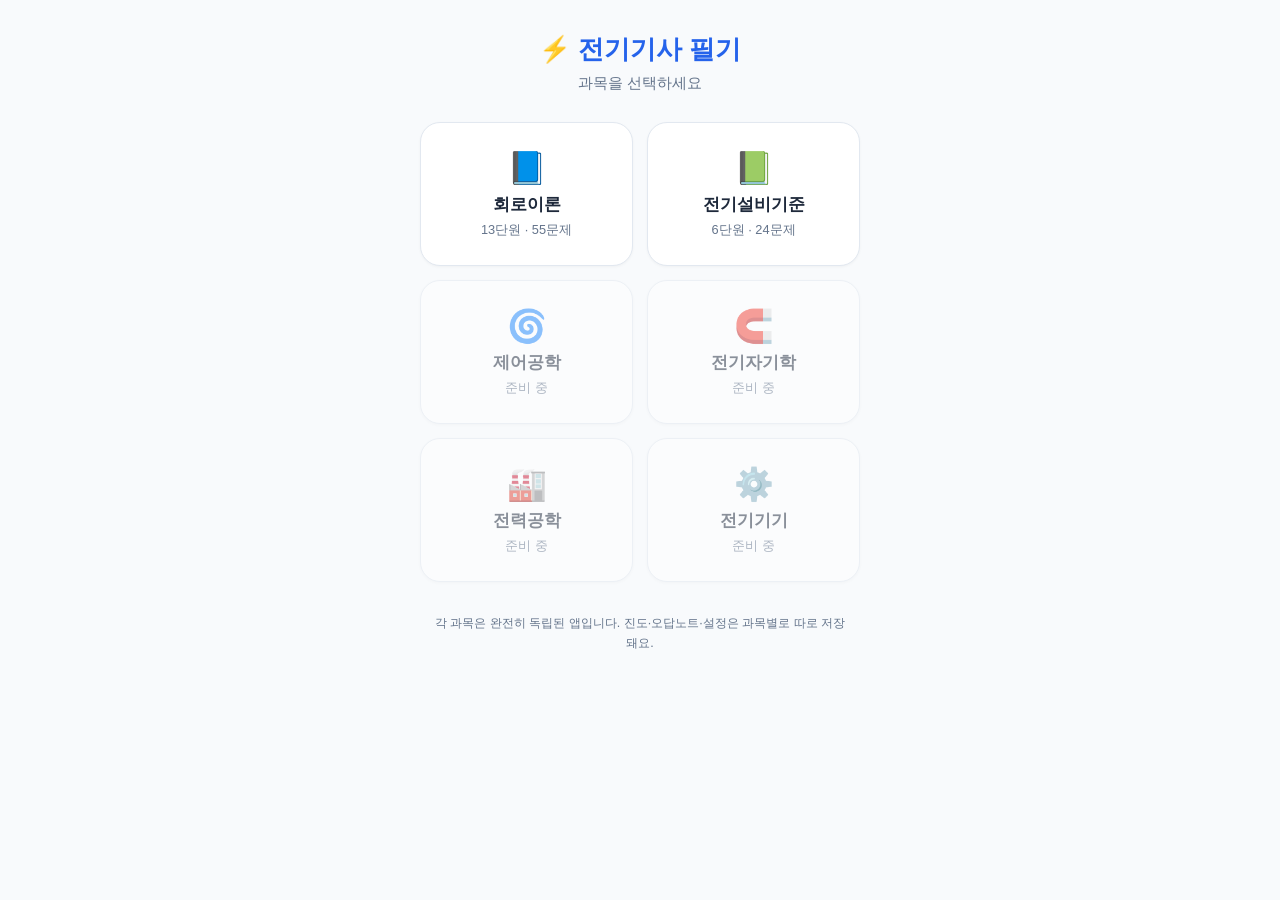
==== index.html @ 79ed4eaf "Add files via upload" ====
<!DOCTYPE html>
<html lang="ko">
<head>
    <meta charset="UTF-8">
    <meta name="robots" content="noindex, nofollow">
    <meta name="viewport" content="width=device-width, initial-scale=1.0, maximum-scale=1.0, user-scalable=no">
    <title>전기기사 필기 - 과목 선택</title>
    <link rel="stylesheet" href="style.css">
    <link rel="manifest" href="manifest.json">
    <meta name="theme-color" content="#2563eb">
    <link rel="icon" href="icon-192.png">
    <link rel="apple-touch-icon" href="icon-192.png">
    <meta name="mobile-web-app-capable" content="yes">
    <meta name="apple-mobile-web-app-capable" content="yes">
    <meta name="apple-mobile-web-app-status-bar-style" content="black-translucent">
    <meta name="apple-mobile-web-app-title" content="전기기사 필기">
</head>
<body>
    <div class="hub-container">
        <div class="hub-header">
            <div class="hub-title">⚡ 전기기사 필기</div>
            <div class="hub-subtitle">과목을 선택하세요</div>
        </div>

        <div class="hub-grid">
            <a class="hub-card ready" href="circuit-theory/index.html">
                <div class="hub-card-icon">📘</div>
                <div class="hub-card-title">회로이론</div>
                <div class="hub-card-desc">13단원 · 55문제</div>
            </a>

            <a class="hub-card ready" href="electrical-standards/index.html">
                <div class="hub-card-icon">📗</div>
                <div class="hub-card-title">전기설비기준</div>
                <div class="hub-card-desc">6단원 · 24문제</div>
            </a>

            <div class="hub-card disabled">
                <div class="hub-card-icon">🌀</div>
                <div class="hub-card-title">제어공학</div>
                <div class="hub-card-desc">준비 중</div>
            </div>

            <div class="hub-card disabled">
                <div class="hub-card-icon">🧲</div>
                <div class="hub-card-title">전기자기학</div>
                <div class="hub-card-desc">준비 중</div>
            </div>

            <div class="hub-card disabled">
                <div class="hub-card-icon">🏭</div>
                <div class="hub-card-title">전력공학</div>
                <div class="hub-card-desc">준비 중</div>
            </div>

            <div class="hub-card disabled">
                <div class="hub-card-icon">⚙️</div>
                <div class="hub-card-title">전기기기</div>
                <div class="hub-card-desc">준비 중</div>
            </div>
        </div>

        <div class="hub-footer">
            각 과목은 완전히 독립된 앱입니다. 진도·오답노트·설정은 과목별로 따로 저장돼요.
        </div>
    </div>

    <script src="script.js"></script>
</body>
</html>
---- style.css ----
:root {
    --primary: #2563eb;
    --primary-light: rgba(37, 99, 235, 0.1);
    --bg-color: #f8fafc;
    --card-bg: #ffffff;
    --text-color: #1e293b;
    --text-sub: #64748b;
    --border-color: #e2e8f0;
    --radius-lg: 20px;
    --radius-md: 14px;
}

* { box-sizing: border-box; }

body {
    margin: 0;
    font-family: -apple-system, BlinkMacSystemFont, "Segoe UI", "Apple SD Gothic Neo", "Noto Sans KR", Roboto, sans-serif;
    background-color: var(--bg-color);
    color: var(--text-color);
    -webkit-tap-highlight-color: transparent;
}

.hub-container {
    max-width: 480px;
    margin: 0 auto;
    padding: 32px 20px 40px 20px;
    min-height: 100vh;
}

.hub-header {
    text-align: center;
    margin-bottom: 28px;
}

.hub-title {
    font-size: 1.6em;
    font-weight: 900;
    color: var(--primary);
}

.hub-subtitle {
    margin-top: 6px;
    font-size: 0.95em;
    color: var(--text-sub);
}

.hub-grid {
    display: grid;
    grid-template-columns: 1fr 1fr;
    gap: 14px;
}

.hub-card {
    display: flex;
    flex-direction: column;
    align-items: center;
    justify-content: center;
    gap: 6px;
    padding: 26px 12px;
    border-radius: var(--radius-lg);
    background-color: var(--card-bg);
    border: 1px solid var(--border-color);
    text-decoration: none;
    color: var(--text-color);
    transition: transform 0.12s ease, box-shadow 0.12s ease;
    box-shadow: 0 1px 3px rgba(0,0,0,0.04);
}

.hub-card.ready:active {
    transform: scale(0.97);
}

.hub-card.ready {
    cursor: pointer;
}

.hub-card.disabled {
    opacity: 0.5;
    cursor: default;
}

.hub-card-icon {
    font-size: 2em;
}

.hub-card-title {
    font-weight: 800;
    font-size: 1.05em;
}

.hub-card-desc {
    font-size: 0.8em;
    color: var(--text-sub);
}

.hub-footer {
    margin-top: 32px;
    text-align: center;
    font-size: 0.78em;
    color: var(--text-sub);
    line-height: 1.6;
    padding: 0 10px;
}

@media (prefers-color-scheme: dark) {
    :root {
        --bg-color: #0f172a;
        --card-bg: #1e293b;
        --text-color: #e2e8f0;
        --text-sub: #94a3b8;
        --border-color: #334155;
    }
}
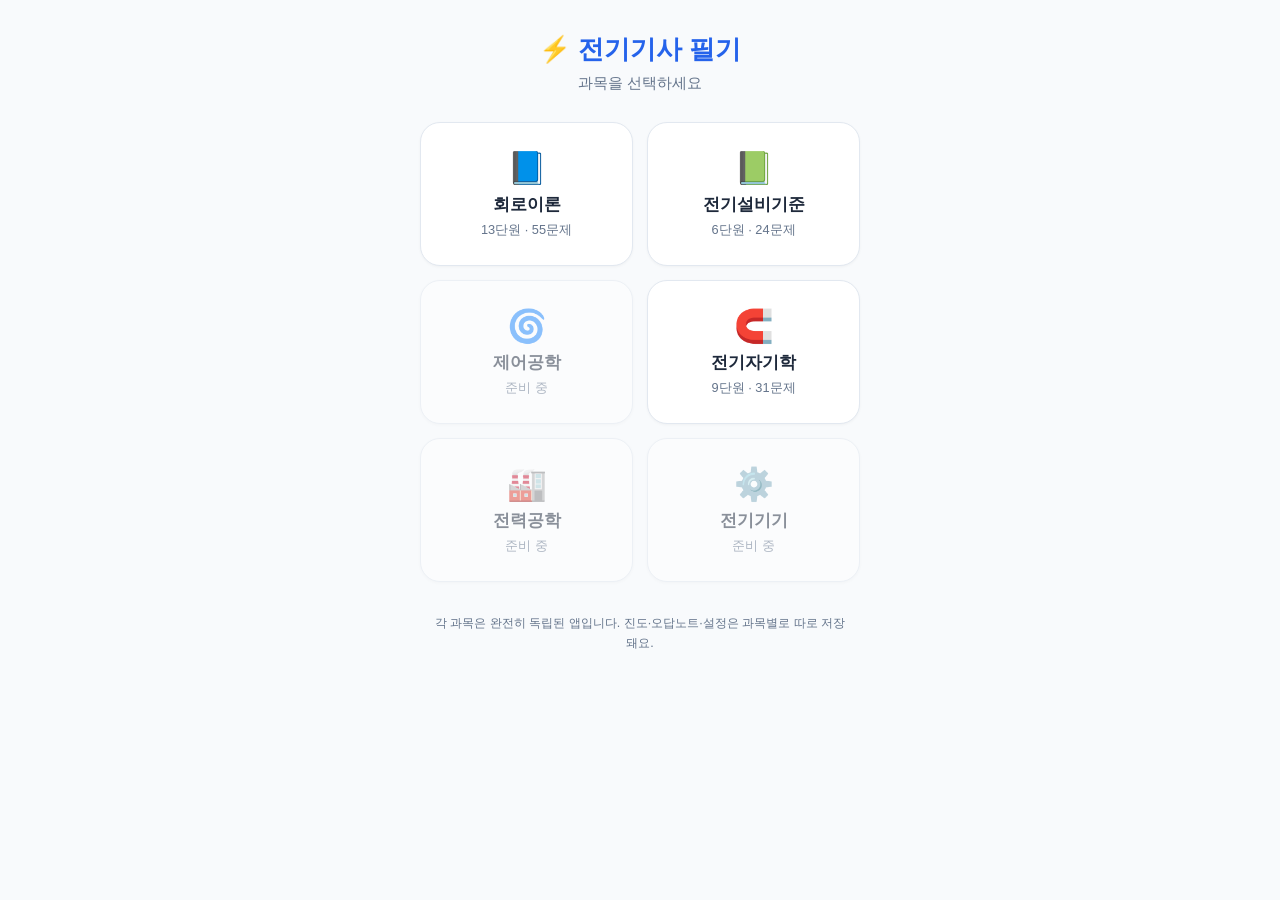
==== commit 2e5c1f80: "Add files via upload" ====
--- a/index.html
+++ b/index.html
@@ -41,11 +41,11 @@
                 <div class="hub-card-desc">준비 중</div>
             </div>
 
-            <div class="hub-card disabled">
+            <a class="hub-card ready" href="magnetism/index.html">
                 <div class="hub-card-icon">🧲</div>
                 <div class="hub-card-title">전기자기학</div>
-                <div class="hub-card-desc">준비 중</div>
-            </div>
+                <div class="hub-card-desc">9단원 · 31문제</div>
+            </a>
 
             <div class="hub-card disabled">
                 <div class="hub-card-icon">🏭</div>
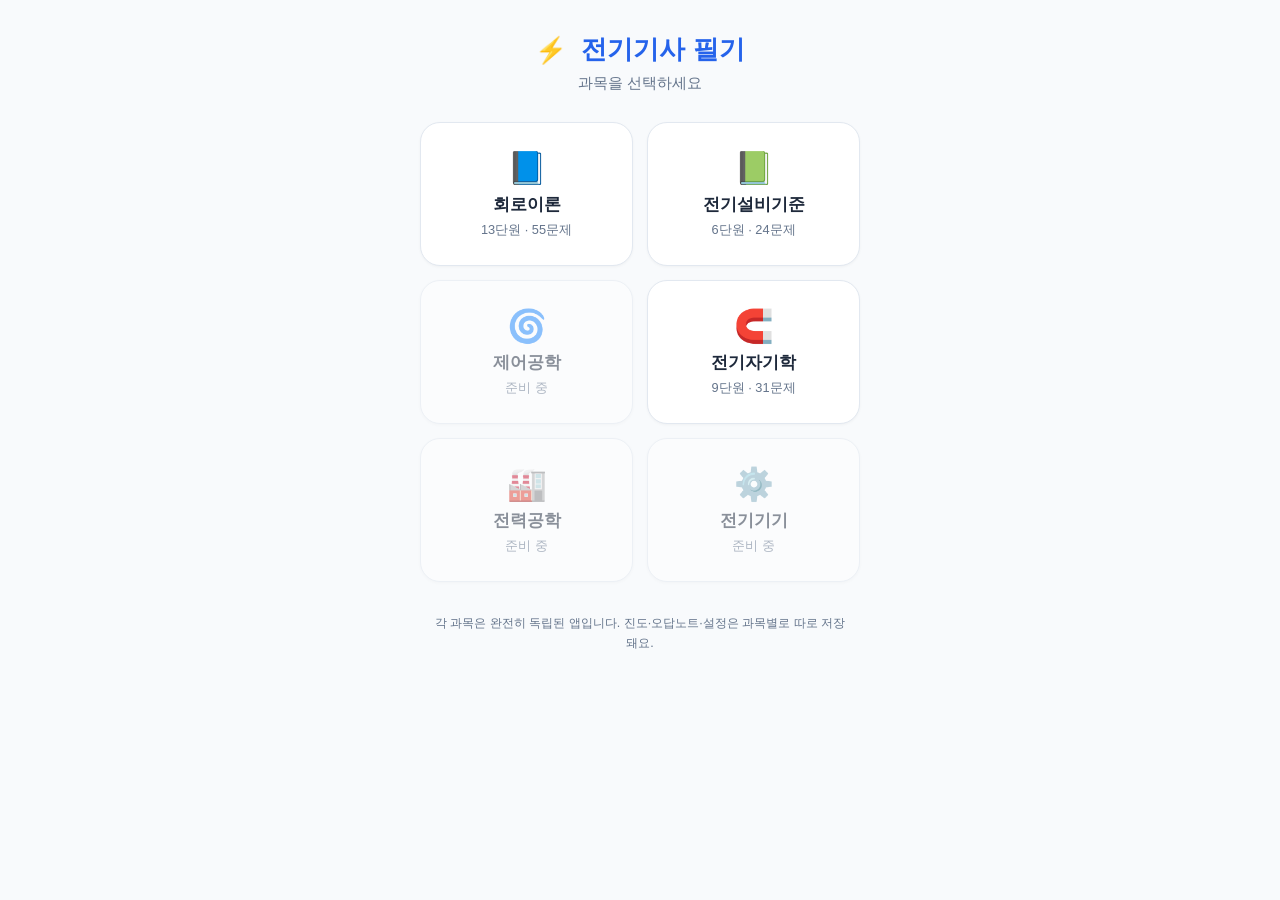
==== commit a057ff64: "Add files via upload" ====
--- a/index.html
+++ b/index.html
@@ -18,7 +18,7 @@
 <body>
     <div class="hub-container">
         <div class="hub-header">
-            <div class="hub-title">⚡ 전기기사 필기</div>
+            <div class="hub-title"><span>⚡</span><span style="margin-left:6px;">전기기사 필기</span></div>
             <div class="hub-subtitle">과목을 선택하세요</div>
         </div>
 
--- a/style.css
+++ b/style.css
@@ -36,6 +36,10 @@
     font-size: 1.6em;
     font-weight: 900;
     color: var(--primary);
+    display: flex;
+    align-items: center;
+    justify-content: center;
+    gap: 8px;
 }
 
 .hub-subtitle {
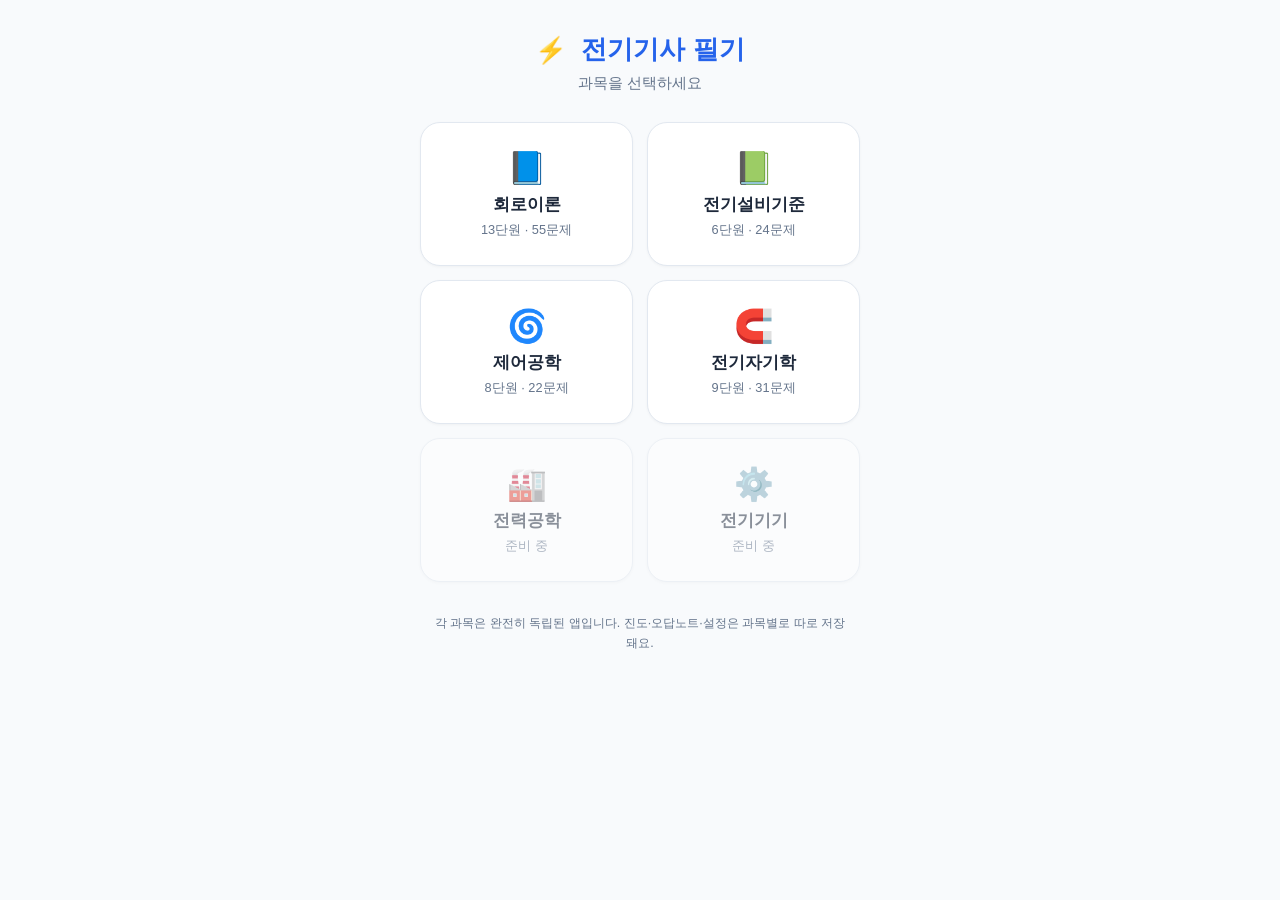
==== commit 5b48c1de: "Add files via upload" ====
--- a/index.html
+++ b/index.html
@@ -35,11 +35,11 @@
                 <div class="hub-card-desc">6단원 · 24문제</div>
             </a>
 
-            <div class="hub-card disabled">
+            <a class="hub-card ready" href="control-eng/index.html">
                 <div class="hub-card-icon">🌀</div>
                 <div class="hub-card-title">제어공학</div>
-                <div class="hub-card-desc">준비 중</div>
-            </div>
+                <div class="hub-card-desc">8단원 · 22문제</div>
+            </a>
 
             <a class="hub-card ready" href="magnetism/index.html">
                 <div class="hub-card-icon">🧲</div>
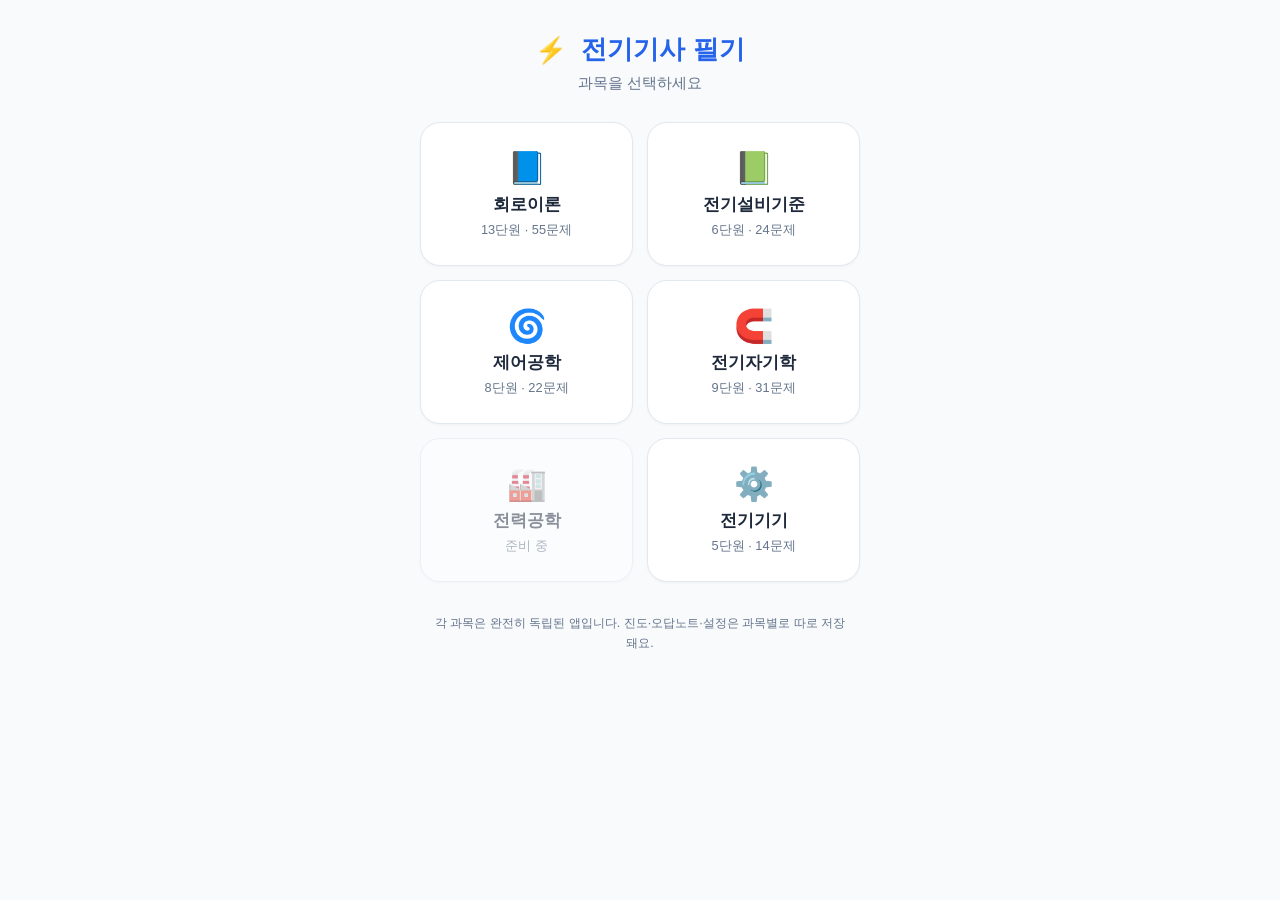
==== commit 1d39b202: "Add files via upload" ====
--- a/index.html
+++ b/index.html
@@ -53,11 +53,11 @@
                 <div class="hub-card-desc">준비 중</div>
             </div>
 
-            <div class="hub-card disabled">
+            <a class="hub-card ready" href="machinery/index.html">
                 <div class="hub-card-icon">⚙️</div>
                 <div class="hub-card-title">전기기기</div>
-                <div class="hub-card-desc">준비 중</div>
-            </div>
+                <div class="hub-card-desc">5단원 · 14문제</div>
+            </a>
         </div>
 
         <div class="hub-footer">
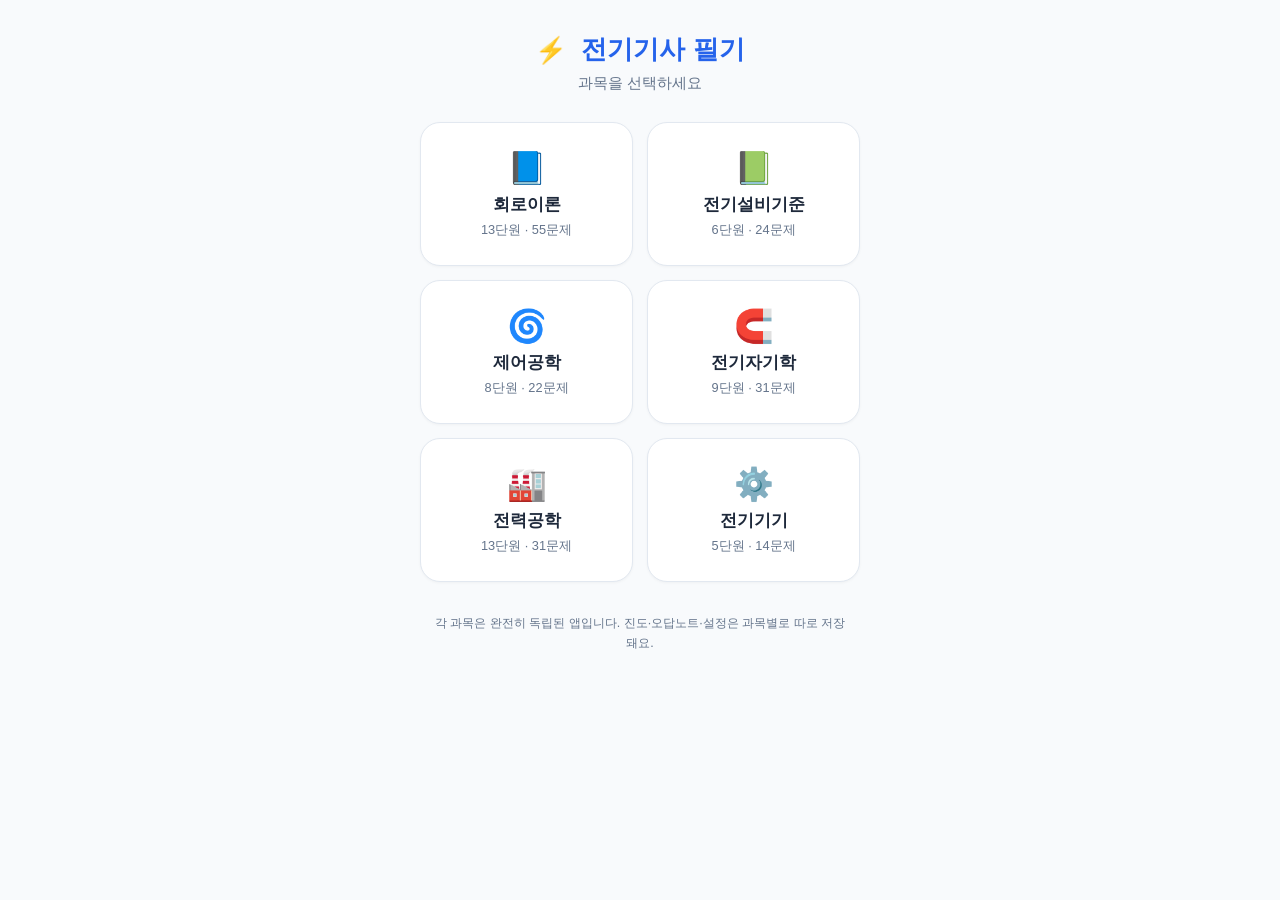
==== commit 813e591b: "Add files via upload" ====
--- a/index.html
+++ b/index.html
@@ -47,11 +47,11 @@
                 <div class="hub-card-desc">9단원 · 31문제</div>
             </a>
 
-            <div class="hub-card disabled">
+            <a class="hub-card ready" href="power-eng/index.html">
                 <div class="hub-card-icon">🏭</div>
                 <div class="hub-card-title">전력공학</div>
-                <div class="hub-card-desc">준비 중</div>
-            </div>
+                <div class="hub-card-desc">13단원 · 31문제</div>
+            </a>
 
             <a class="hub-card ready" href="machinery/index.html">
                 <div class="hub-card-icon">⚙️</div>
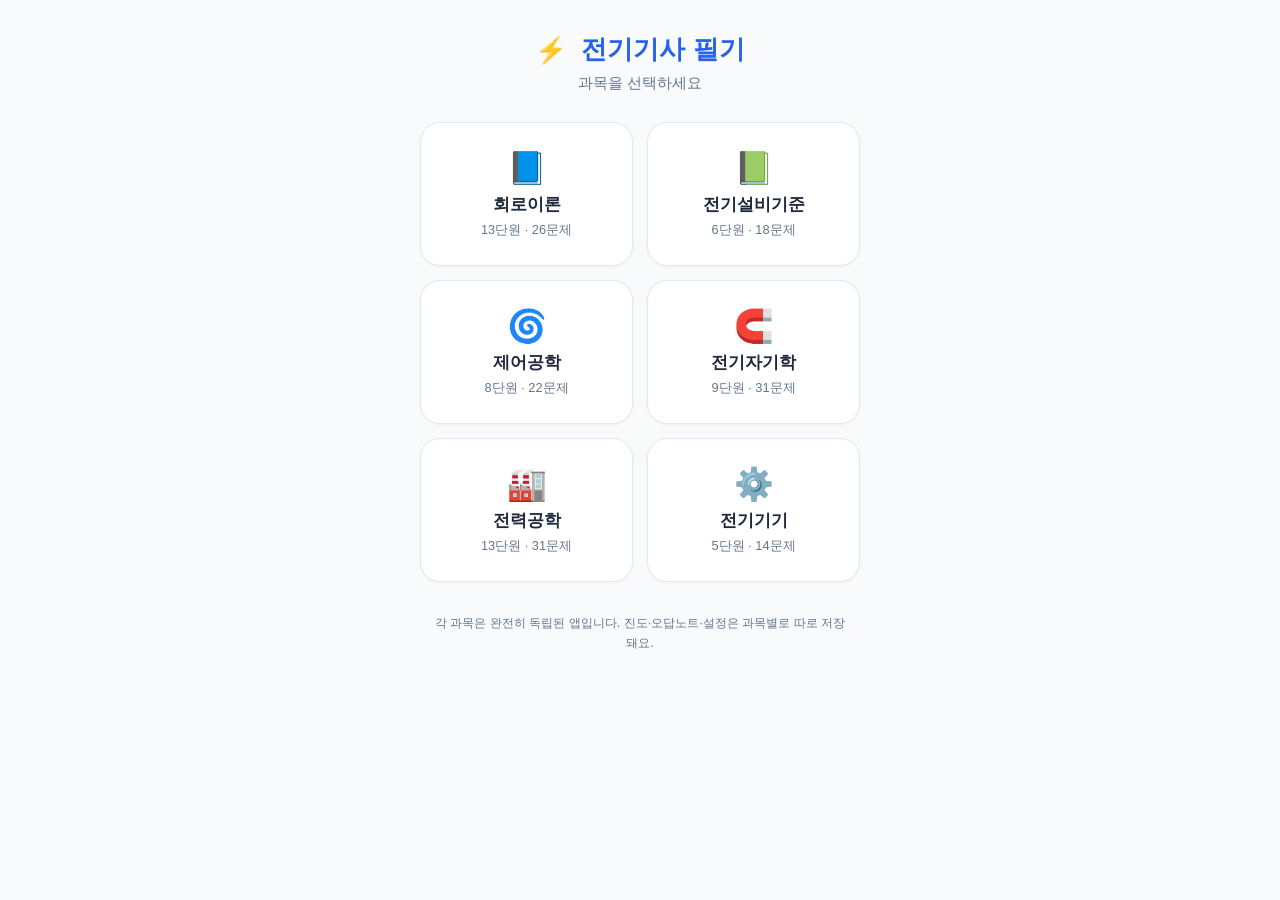
==== commit 641671e5: "Add files via upload" ====
--- a/index.html
+++ b/index.html
@@ -26,13 +26,13 @@
             <a class="hub-card ready" href="circuit-theory/index.html">
                 <div class="hub-card-icon">📘</div>
                 <div class="hub-card-title">회로이론</div>
-                <div class="hub-card-desc">13단원 · 55문제</div>
+                <div class="hub-card-desc">13단원 · 26문제</div>
             </a>
 
             <a class="hub-card ready" href="electrical-standards/index.html">
                 <div class="hub-card-icon">📗</div>
                 <div class="hub-card-title">전기설비기준</div>
-                <div class="hub-card-desc">6단원 · 24문제</div>
+                <div class="hub-card-desc">6단원 · 18문제</div>
             </a>
 
             <a class="hub-card ready" href="control-eng/index.html">
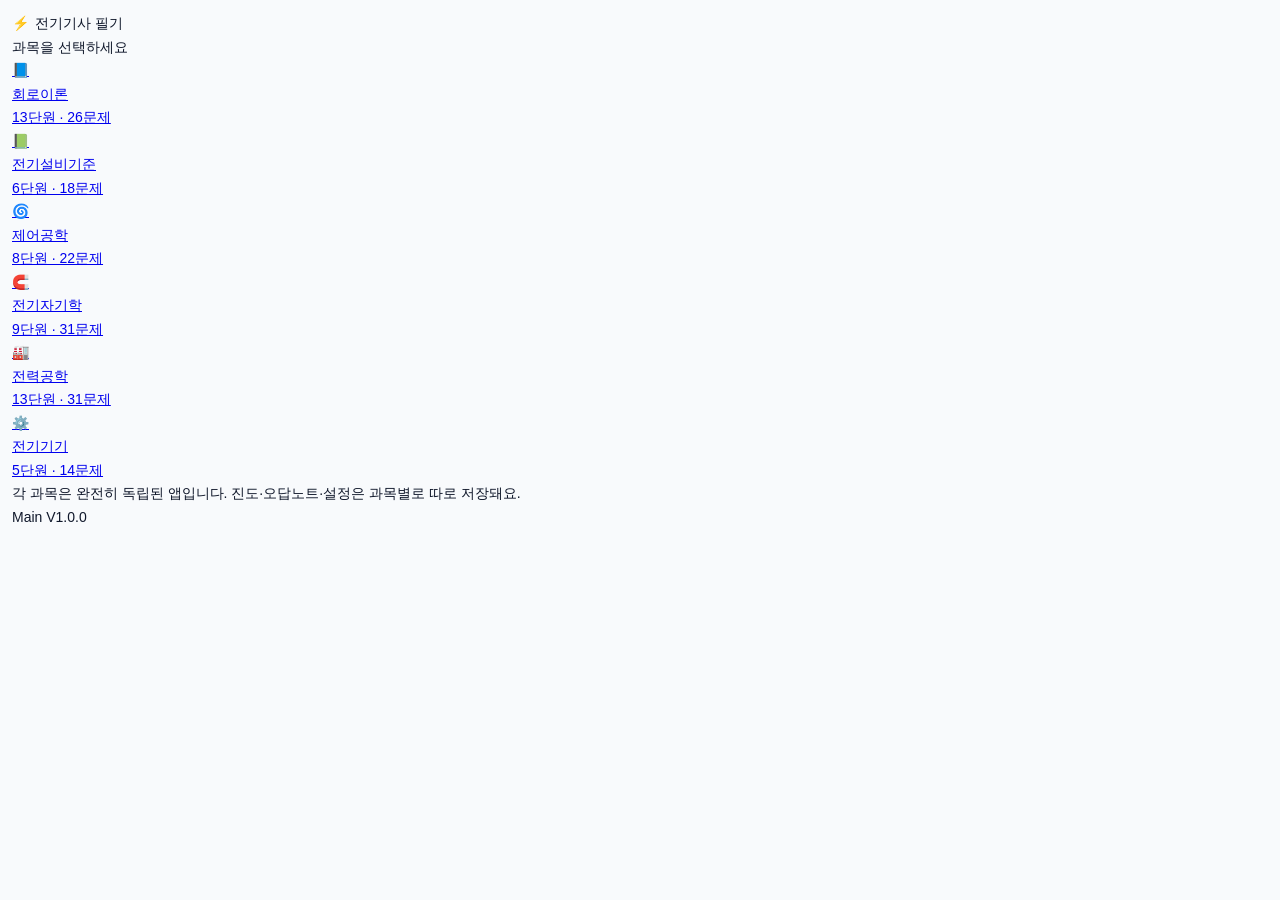
==== commit 7c722e29: "Add files via upload" ====
--- a/index.html
+++ b/index.html
@@ -61,7 +61,8 @@
         </div>
 
         <div class="hub-footer">
-            각 과목은 완전히 독립된 앱입니다. 진도·오답노트·설정은 과목별로 따로 저장돼요.
+            각 과목은 완전히 독립된 앱입니다. 진도·오답노트·설정은 과목별로 따로 저장돼요.<br>
+            Main V1.0.0
         </div>
     </div>
 
--- a/style.css
+++ b/style.css
@@ -1,117 +1,1028 @@
+        :root {
+            color-scheme: light dark;
+            --base-font-size: 14px;
+            --bg-color: #f8fafc;
+            --card-bg: #ffffff;
+            --text-color: #0f172a;
+            --text-sub: #64748b;
+            --border-color: #e2e8f0;
+            --box-bg: #f1f5f9;
+            --primary: #2563eb;
+            --primary-hover: #1d4ed8;
+            --primary-light: #eff6ff;
+            --radius-sm: 8px;
+            --radius-md: 12px;
+            --radius-lg: 16px;
+            --shadow-sm: 0 1px 2px 0 rgba(0, 0, 0, 0.05);
+            --shadow-md: 0 4px 6px -1px rgba(0, 0, 0, 0.07), 0 2px 4px -2px rgba(0, 0, 0, 0.05);
+            --shadow-lg: 0 10px 15px -3px rgba(0, 0, 0, 0.1), 0 4px 6px -2px rgba(0, 0, 0, 0.05);
+        }
+
+        body.dark-mode {
+            --bg-color: #090d16;
+            --card-bg: #131b2e;
+            --text-color: #f8fafc;
+            --text-sub: #94a3b8;
+            --border-color: #1e293b;
+            --box-bg: #1e293b;
+            --primary: #3b82f6;
+            --primary-hover: #60a5fa;
+            --primary-light: #172554;
+            --shadow-sm: 0 1px 2px 0 rgba(0, 0, 0, 0.3);
+            --shadow-md: 0 4px 6px -1px rgba(0, 0, 0, 0.4);
+            --shadow-lg: 0 10px 15px -3px rgba(0, 0, 0, 0.5);
+        }
+
+        html, body {
+            margin: 0 !important;
+            padding: 0 !important;
+            width: 100%;
+            box-sizing: border-box;
+            overflow-x: hidden;
+            background-color: var(--bg-color);
+            -webkit-text-size-adjust: 100%;
+            transition: background-color 0.25s ease, color 0.25s ease;
+        }
+        * { box-sizing: border-box; }
+        body {
+            font-family: -apple-system, BlinkMacSystemFont, 'Pretendard', 'Segoe UI', Roboto, sans-serif;
+            line-height: 1.68;
+            color: var(--text-color);
+            padding: 12px 12px 85px 12px !important;
+            word-break: keep-all;
+            font-size: var(--base-font-size);
+        }
+
+        .container {
+            max-width: 800px;
+            margin: 0 auto;
+            background: var(--card-bg);
+            padding: 16px 14px;
+            border-radius: var(--radius-lg);
+            box-shadow: var(--shadow-md);
+            min-height: 90vh;
+            display: flex;
+            flex-direction: column;
+            position: relative;
+            border: 1px solid var(--border-color);
+        }
+
+        .control-bar-group {
+            display: flex;
+            flex-direction: column;
+            gap: 12px;
+            margin-bottom: 14px;
+            background-color: var(--card-bg);
+            border: 1px solid var(--border-color);
+            border-radius: var(--radius-lg);
+            padding: 14px;
+            box-shadow: var(--shadow-sm);
+        }
+
+        .panel-toggle-bar {
+            display: flex;
+            justify-content: space-between;
+            align-items: center;
+            cursor: pointer;
+            user-select: none;
+            padding-bottom: 4px;
+        }
+        .panel-toggle-title {
+            font-size: 0.95em;
+            font-weight: 800;
+            color: var(--text-color);
+            display: flex;
+            align-items: center;
+            gap: 6px;
+        }
+        .panel-toggle-btn {
+            font-size: 0.8em;
+            font-weight: 700;
+            color: var(--primary);
+            background: none;
+            border: none;
+            cursor: pointer;
+            padding: 0;
+        }
+
+        #collapsible-control-content {
+            display: flex;
+            flex-direction: column;
+            gap: 12px;
+            transition: all 0.25s ease-in-out;
+        }
+        #collapsible-control-content.collapsed { display: none !important; }
+
+        .tool-divider-solid {
+            border-bottom: 1px solid var(--border-color);
+            margin: 2px 0;
+        }
+        .tool-divider-dashed {
+            border-bottom: 1px dashed var(--border-color);
+            margin: 2px 0;
+        }
+
+        .tool-flat-section {
+            display: flex;
+            flex-direction: column;
+            gap: 8px;
+            padding: 2px 0;
+        }
+
+        .tool-label {
+            font-size: 0.85em;
+            font-weight: 700;
+            color: var(--text-sub);
+            display: flex;
+            align-items: center;
+            gap: 6px;
+        }
+
+        .font-control-row {
+            display: flex;
+            justify-content: space-between;
+            align-items: center;
+            gap: 8px;
+        }
+        .segmented-font-group {
+            display: inline-flex;
+            background: #ffffff;
+            border: 1px solid var(--border-color);
+            border-radius: 8px;
+            overflow: hidden;
+            box-shadow: 0 1px 2px rgba(0,0,0,0.03);
+        }
+        body.dark-mode .segmented-font-group { background: #0f172a; }
+        .seg-font-btn {
+            background: transparent;
+            color: var(--text-color);
+            border: none;
+            border-right: 1px solid var(--border-color);
+            padding: 6px 16px;
+            font-size: 0.85em;
+            font-weight: 700;
+            cursor: pointer;
+            min-height: 34px;
+        }
+        .seg-font-btn:last-child { border-right: none; }
+        .seg-font-btn.active {
+            background-color: var(--primary);
+            color: #ffffff;
+        }
+
+        .mode-btn-grid {
+            display: grid;
+            grid-template-columns: 1fr 1fr 1fr;
+            gap: 8px;
+        }
+        .mode-item-btn {
+            background-color: #ffffff;
+            color: var(--text-color);
+            border: 1px solid var(--border-color);
+            padding: 9px 6px;
+            border-radius: 8px;
+            font-size: 0.82em;
+            font-weight: 700;
+            cursor: pointer;
+            text-align: center;
+            box-shadow: 0 1px 2px rgba(0,0,0,0.02);
+            transition: all 0.15s ease;
+        }
+        body.dark-mode .mode-item-btn { background-color: #0f172a; }
+        .mode-item-btn:active { transform: translateY(1px); }
+        .mode-item-btn.active {
+            background-color: var(--primary);
+            color: #ffffff;
+            border-color: var(--primary);
+        }
+
+        .backup-btn-grid {
+            display: grid;
+            grid-template-columns: 1fr 1fr;
+            gap: 8px;
+        }
+        .backup-action-btn {
+            background-color: #ffffff;
+            color: var(--text-color);
+            border: 1px solid var(--border-color);
+            padding: 9px 8px;
+            border-radius: 8px;
+            font-size: 0.82em;
+            font-weight: 700;
+            cursor: pointer;
+            display: flex;
+            align-items: center;
+            justify-content: center;
+            gap: 6px;
+            box-shadow: 0 1px 2px rgba(0,0,0,0.02);
+        }
+        body.dark-mode .backup-action-btn { background-color: #0f172a; }
+        .backup-action-btn.active {
+            background-color: var(--primary);
+            color: #ffffff;
+            border-color: var(--primary);
+        }
+
+        .dday-quote-bar {
+            background-color: #ffffff;
+            border: 1px solid #fee2e2;
+            border-left: 4px solid #ef4444;
+            padding: 9px 12px;
+            border-radius: 10px;
+            display: flex;
+            align-items: center;
+            justify-content: space-between;
+            gap: 10px;
+            box-shadow: 0 1px 2px rgba(0,0,0,0.02);
+        }
+        body.dark-mode .dday-quote-bar {
+            background-color: #1e293b;
+            border-color: #7f1d1d;
+            border-left-color: #ef4444;
+        }
+        .dday-capsule {
+            display: inline-flex;
+            align-items: center;
+            background: #ef4444;
+            color: #ffffff;
+            padding: 5px 12px;
+            border-radius: 8px;
+            font-size: 0.82em;
+            font-weight: 800;
+            white-space: nowrap;
+        }
+        .daily-quote-text {
+            font-size: 0.82em;
+            font-weight: 600;
+            color: var(--text-color);
+            text-align: right;
+            line-height: 1.4;
+            flex: 1;
+        }
+        .daily-quote-text span {
+            color: var(--text-sub);
+            font-size: 0.88em;
+            display: inline-block;
+            margin-left: 4px;
+        }
+
+        .progress-box {
+            display: flex;
+            flex-direction: column;
+            gap: 6px;
+            padding: 2px 0;
+        }
+        .progress-header {
+            display: flex;
+            justify-content: space-between;
+            font-size: 0.82em;
+            font-weight: 700;
+            color: var(--text-sub);
+        }
+        .progress-bar-track {
+            width: 100%;
+            height: 9px;
+            background-color: #e2e8f0;
+            border-radius: 6px;
+            overflow: hidden;
+        }
+        body.dark-mode .progress-bar-track { background-color: #334155; }
+        .progress-bar-fill {
+            height: 100%;
+            width: 0%;
+            background: #3b82f6;
+            border-radius: 6px;
+            transition: width 0.35s ease-in-out;
+        }
+
+        .search-box-container {
+            position: relative;
+            display: flex;
+            align-items: center;
+        }
+        .search-input {
+            width: 100%;
+            padding: 10px 38px 10px 14px;
+            border-radius: 10px;
+            border: 1px solid var(--border-color);
+            background-color: #f8fafc;
+            color: var(--text-color);
+            font-size: 0.88em;
+            outline: none;
+            transition: border-color 0.2s;
+        }
+        body.dark-mode .search-input { background-color: #1e293b; }
+        .search-input:focus {
+            border-color: var(--primary);
+            background-color: var(--card-bg);
+        }
+        .search-clear-btn {
+            position: absolute;
+            right: 10px;
+            background: none;
+            border: none;
+            color: var(--text-sub);
+            font-size: 1.1em;
+            cursor: pointer;
+            display: none;
+            padding: 4px;
+        }
+        .search-results-list {
+            position: absolute;
+            top: calc(100% + 4px);
+            left: 0;
+            width: 100%;
+            background: var(--card-bg);
+            border: 1px solid var(--border-color);
+            border-radius: var(--radius-md);
+            box-shadow: 0 8px 20px rgba(0,0,0,0.12);
+            max-height: 340px;
+            overflow-y: auto;
+            z-index: 500;
+            display: none;
+            scrollbar-width: thin;
+            scrollbar-color: var(--text-sub) transparent;
+        }
+        .search-results-list::-webkit-scrollbar {
+            width: 8px;
+        }
+        .search-results-list::-webkit-scrollbar-track {
+            background: transparent;
+        }
+        .search-results-list::-webkit-scrollbar-thumb {
+            background-color: var(--text-sub);
+            border-radius: 4px;
+            border: 2px solid var(--card-bg);
+        }
+        .search-result-item {
+            padding: 11px 14px;
+            border-bottom: 1px solid var(--border-color);
+            font-size: 0.88em;
+            cursor: pointer;
+        }
+        .search-result-item:last-child { border-bottom: none; }
+        .search-result-item:active { background-color: var(--primary-light); }
+
+        .timer-row {
+            display: flex;
+            justify-content: space-between;
+            align-items: center;
+            background-color: var(--box-bg);
+            border: 1px solid var(--border-color);
+            padding: 6px 12px;
+            border-radius: var(--radius-sm);
+        }
+
+        .tab-menu-wrapper {
+            position: sticky;
+            top: 0;
+            background-color: var(--card-bg);
+            z-index: 100;
+            border-bottom: 1px solid var(--border-color);
+            margin-bottom: 16px;
+            padding: 8px 0 12px 0;
+        }
+        .tab-dropdown {
+            position: relative;
+        }
+		.tab-dropdown-toggle {
+            width: 100%;
+            display: flex;
+            justify-content: space-between;
+            align-items: center;
+            background-color: var(--primary-light);
+            color: var(--primary);
+            border: 1px solid rgba(37, 99, 235, 0.2);
+            padding: 12px 16px;
+            border-radius: var(--radius-md);
+            font-weight: 800;
+            font-size: 0.9em;
+            cursor: pointer;
+            min-height: 44px;
+            position: relative; /* 🌟 화살표 위치 기준점 추가 */
+            text-align: center;
+        }
+		#tab-dropdown-label {
+            position: static;
+            transform: none;
+        }
+        .tab-dropdown-list {
+            display: none;
+            flex-direction: column;
+            position: absolute;
+            top: calc(100% + 6px);
+            left: 0;
+            right: 0;
+            background-color: var(--card-bg);
+            border: 1px solid var(--border-color);
+            border-radius: var(--radius-md);
+            box-shadow: var(--shadow-lg);
+            z-index: 200;
+            overflow: hidden;
+        }
+        .tab-dropdown-list.open { display: flex; }
+		.tab-btn {
+            background-color: transparent;
+            color: var(--text-sub);
+            border: none;
+            border-bottom: 1px solid var(--border-color);
+            padding: 13px 16px;
+            font-weight: 700;
+            font-size: 0.88em;
+            cursor: pointer;
+            text-align: center; /* 🌟 드롭다운 목록 글씨를 가운데 정렬로 변경 */
+            width: 100%;
+            transition: all 0.15s ease;
+        }
+        .tab-dropdown-list .tab-btn:last-child { border-bottom: none; }
+        .tab-btn.active {
+            background-color: var(--primary-light);
+            color: var(--primary);
+        }
+
+        /* ============================================================
+           📑 탭 메뉴 "일자형" 모드 - 드롭다운 대신 가로로 쭉 나열해서 보여줌
+           ============================================================ */
+        body.flat-tab-menu .tab-dropdown-toggle { display: none; }
+        body.flat-tab-menu .tab-dropdown-list {
+            display: flex !important;
+            flex-direction: row;
+            position: static;
+            box-shadow: none;
+            border: none;
+            background: transparent;
+            border-radius: 0;
+            overflow-x: auto;
+            overflow-y: hidden;
+            gap: 6px;
+            -webkit-overflow-scrolling: touch;
+            scrollbar-width: none;
+        }
+        body.flat-tab-menu .tab-dropdown-list::-webkit-scrollbar { display: none; }
+        body.flat-tab-menu .tab-btn {
+            border: 1px solid transparent;
+            border-radius: var(--radius-sm);
+            white-space: nowrap;
+            flex: 0 0 auto;
+            width: auto;
+            min-height: 38px;
+            padding: 8px 12px;
+            font-size: 0.82em;
+        }
+        body.flat-tab-menu .tab-btn.active {
+            border-color: rgba(37, 99, 235, 0.2);
+        }
+
+        .tab-content { display: none; }
+        .tab-content.active { display: block; }
+
+        .sub-nav-grid {
+            display: grid;
+            grid-template-columns: 1fr;
+            gap: 10px;
+            margin: 14px 0;
+        }
+        @media (min-width: 600px) {
+            .sub-nav-grid { grid-template-columns: 1fr 1fr; }
+        }
+        .sub-nav-card {
+            background-color: var(--card-bg);
+            border: 1px solid var(--border-color);
+            padding: 13px 15px;
+            border-radius: var(--radius-md);
+            font-size: 0.95em;
+            font-weight: 700;
+            color: var(--text-color);
+            text-align: left;
+            cursor: pointer;
+            display: flex;
+            justify-content: space-between;
+            align-items: center;
+            min-height: 54px;
+            box-shadow: var(--shadow-sm);
+            transition: all 0.15s ease;
+        }
+        .sub-nav-card:hover {
+            border-color: var(--primary);
+            background-color: var(--primary-light);
+            color: var(--primary);
+            transform: translateY(-1px);
+        }
+        .card-status-box {
+            display: flex;
+            align-items: center;
+            gap: 6px;
+            font-size: 0.85em;
+            white-space: nowrap;
+        }
+        .card-done-badge {
+            background-color: #dcfce7;
+            color: #166534;
+            font-size: 0.72em;
+            font-weight: 800;
+            padding: 2px 6px;
+            border-radius: 6px;
+            border: 1px solid #bbf7d0;
+            display: none;
+        }
+        body.dark-mode .card-done-badge {
+            background-color: #064e3b;
+            color: #86efac;
+            border-color: #047857;
+        }
+
+        .sub-page { 
+            display: none; 
+            touch-action: pan-y;
+        }
+        .sub-page.active { display: block; }
+
+        .sub-page-header {
+            display: flex;
+            justify-content: space-between;
+            align-items: center;
+            margin-bottom: 14px;
+            padding: 8px 12px;
+            background-color: var(--box-bg);
+            border-radius: var(--radius-md);
+            border: 1px solid var(--border-color);
+            gap: 6px;
+            flex-wrap: wrap;
+        }
+        .bookmark-btn {
+            background: none;
+            border: none;
+            font-size: 1.4em;
+            cursor: pointer;
+            color: #cbd5e1;
+            padding: 0 4px;
+            transition: color 0.15s;
+        }
+        .bookmark-btn.active { color: #f59e0b; }
+
+        .complete-check-label {
+            font-size: 0.82em;
+            font-weight: 700;
+            color: var(--text-sub);
+            cursor: pointer;
+            display: flex;
+            align-items: center;
+            gap: 5px;
+        }
+
+        .page-indicator {
+            font-size: 0.82em;
+            font-weight: 800;
+            color: var(--primary);
+            background-color: var(--card-bg);
+            padding: 4px 10px;
+            border-radius: 20px;
+            border: 1px solid var(--border-color);
+            display: inline-block;
+        }
+
+        .quiz-section {
+            margin-top: 20px;
+            padding: 14px;
+            background-color: var(--box-bg);
+            border: 1.5px solid #3b82f6;
+            border-radius: var(--radius-md);
+        }
+        .quiz-sec-header {
+            display: flex;
+            justify-content: space-between;
+            align-items: center;
+            margin-bottom: 10px;
+            border-bottom: 1px dashed var(--border-color);
+            padding-bottom: 8px;
+        }
+        .quiz-sec-title {
+            font-size: 0.95em;
+            font-weight: bold;
+            color: #2563eb;
+        }
+        body.dark-mode .quiz-sec-title { color: #60a5fa; }
+        .mini-q-item {
+            margin-top: 14px;
+            padding-top: 10px;
+            border-top: 1px solid var(--border-color);
+        }
+        .mini-q-item:first-of-type { border-top: none; margin-top: 0; padding-top: 0; }
+        .mini-q-title {
+            font-size: 0.9em;
+            font-weight: 700;
+            margin-bottom: 6px;
+            color: var(--text-color);
+        }
+        .mini-opt-grid {
+            display: grid;
+            grid-template-columns: 1fr 1fr;
+            gap: 6px;
+            margin: 6px 0;
+        }
+        .mini-text-input {
+            width: 100%;
+            max-width: 220px;
+            padding: 8px 10px;
+            border-radius: 6px;
+            border: 1px solid var(--border-color);
+            background-color: var(--card-bg);
+            color: var(--text-color);
+            font-size: 0.88em;
+            outline: none;
+        }
+
+        .page-memo-section {
+            margin-top: 24px;
+            padding: 14px;
+            background-color: var(--box-bg);
+            border: 1px solid var(--border-color);
+            border-radius: var(--radius-md);
+        }
+        .page-memo-title {
+            font-size: 0.85em;
+            font-weight: 700;
+            color: var(--text-sub);
+            margin-bottom: 8px;
+        }
+        .page-memo-textarea {
+            width: 100%;
+            height: 75px;
+            padding: 10px;
+            border-radius: var(--radius-sm);
+            border: 1px solid var(--border-color);
+            background-color: var(--card-bg);
+            color: var(--text-color);
+            font-size: 0.88em;
+            resize: vertical;
+            outline: none;
+            font-family: inherit;
+        }
+        .page-memo-textarea:focus { border-color: var(--primary); }
+
+        .page-nav-bar {
+            position: fixed;
+            bottom: 12px;
+            left: 50%;
+            transform: translateX(-50%);
+            width: calc(100% - 24px);
+            max-width: 780px;
+            background: rgba(255, 255, 255, 0.92);
+            backdrop-filter: blur(10px);
+            -webkit-backdrop-filter: blur(10px);
+            border: 1px solid var(--border-color);
+            padding: 8px 10px;
+            border-radius: var(--radius-lg);
+            box-shadow: var(--shadow-lg);
+            display: none;
+            justify-content: space-between;
+            gap: 8px;
+            z-index: 900;
+        }
+        body.dark-mode .page-nav-bar {
+            background: rgba(19, 27, 46, 0.92);
+            border-color: #334155;
+        }
+        .page-nav-btn {
+            flex: 1;
+            background-color: var(--card-bg);
+            border: 1px solid var(--border-color);
+            padding: 10px 6px;
+            border-radius: var(--radius-md);
+            font-size: 0.85em;
+            font-weight: 700;
+            color: var(--text-color);
+            text-align: center;
+            cursor: pointer;
+            min-height: 42px;
+            display: flex;
+            align-items: center;
+            justify-content: center;
+            box-shadow: var(--shadow-sm);
+            transition: all 0.15s ease;
+        }
+        .page-nav-btn.main-btn {
+            background-color: var(--primary);
+            color: #ffffff;
+            border-color: var(--primary);
+        }
+        .page-nav-btn:disabled {
+            opacity: 0.35;
+            cursor: not-allowed;
+        }
+
+        .top-btn {
+            position: fixed;
+            bottom: 74px;
+            right: 20px;
+            width: 42px;
+            height: 42px;
+            background-color: var(--primary);
+            color: #ffffff;
+            border: none;
+            border-radius: 50%;
+            font-size: 16px;
+            font-weight: bold;
+            box-shadow: 0 4px 12px rgba(0,0,0,0.25);
+            cursor: pointer;
+            display: none;
+            justify-content: center;
+            align-items: center;
+            z-index: 999;
+        }
+
+        h1 { font-size: 1.3em; color: var(--text-color); border-bottom: 2px solid var(--primary); padding-bottom: 8px; margin-top: 6px; }
+        h2 { font-size: 1.1em; color: var(--primary); background: var(--primary-light); padding: 10px 14px; border-left: 4px solid var(--primary); border-radius: var(--radius-sm); margin-top: 14px; }
+        ul { padding-left: 20px; margin-bottom: 16px; }
+        li { margin-bottom: 8px; font-size: 0.98em; }
+        
+        .red { color: #dc2626; font-weight: 700; }
+        .red_nb { color: #dc2626; font-weight: 500; }
+        .blue { color: #2563eb; font-weight: 700; }
+        .blue_nb { color: #2563eb; font-weight: 500; }
+        .yellow { color: #d97706; font-weight: 700; }
+        .yellow_nb { color: #d97706; font-weight: 500; }
+        .mint { color: #0d9488; font-weight: 700; }
+        .mint_nb { color: #0d9488; font-weight: 500; }
+        .orange { color: #ea580c; font-weight: 700; }
+        .orange_nb { color: #ea580c; font-weight: 500; }
+
+        .highlight {
+            background-color: #fef08a;
+            padding: 2px 4px;
+            border-radius: 4px;
+            font-weight: 700;
+            color: #0f172a;
+        }
+
+        .info-card {
+            background: var(--card-bg);
+            border: 1px solid var(--border-color);
+            border-radius: var(--radius-md);
+            padding: 14px;
+            margin: 12px 0;
+            box-shadow: var(--shadow-sm);
+        }
+        .highlight-box {
+            background: var(--primary-light);
+            border-left: 4px solid var(--primary);
+            border-radius: var(--radius-sm);
+            padding: 12px 14px;
+            margin: 12px 0;
+        }
+
+        body.memorize-mode .red,
+        body.memorize-mode .blue,
+        body.memorize-mode .yellow,
+        body.memorize-mode .mint,
+        body.memorize-mode .orange,
+        body.memorize-mode .highlight {
+            background-color: #0f172a !important;
+            color: transparent !important;
+            -webkit-text-fill-color: transparent !important;
+            border-radius: 4px;
+            padding: 0 4px;
+            user-select: none;
+            cursor: pointer;
+            forced-color-adjust: none;
+            transition: background-color 0.15s;
+        }
+
+        body.dark-mode.memorize-mode .red,
+        body.dark-mode.memorize-mode .blue,
+        body.dark-mode.memorize-mode .yellow,
+        body.dark-mode.memorize-mode .mint,
+        body.dark-mode.memorize-mode .orange,
+        body.dark-mode.memorize-mode .highlight {
+            background-color: #334155 !important;
+            color: transparent !important;
+            -webkit-text-fill-color: transparent !important;
+            forced-color-adjust: none;
+        }
+
+        body.memorize-mode .revealed,
+        body.dark-mode.memorize-mode .revealed {
+            background-color: #fef08a !important;
+            color: #dc2626 !important;
+            -webkit-text-fill-color: #dc2626 !important;
+        }
+
+        body.chosung-mode .red,
+        body.chosung-mode .blue,
+        body.chosung-mode .yellow,
+        body.chosung-mode .mint,
+        body.chosung-mode .orange,
+        body.chosung-mode .highlight {
+            background-color: #fef3c7 !important;
+            color: #b45309 !important;
+            -webkit-text-fill-color: #b45309 !important;
+            border-bottom: 2px dashed #f59e0b;
+            cursor: pointer;
+        }
+        body.dark-mode.chosung-mode .red,
+        body.dark-mode.chosung-mode .blue,
+        body.dark-mode.chosung-mode .yellow,
+        body.dark-mode.chosung-mode .mint,
+        body.dark-mode.chosung-mode .orange,
+        body.dark-mode.chosung-mode .highlight {
+            background-color: #78350f !important;
+            color: #fde68a !important;
+            -webkit-text-fill-color: #fde68a !important;
+        }
+
+        .box { background-color: var(--box-bg); border: 1px solid var(--border-color); padding: 16px; border-radius: var(--radius-md); margin: 16px 0; font-size: 0.96em; }
+        .table-wrapper { width: 100%; overflow-x: auto; -webkit-overflow-scrolling: touch; margin: 14px 0; border-radius: var(--radius-sm); border: 1px solid var(--border-color); }
+        .table { width: 100%; min-width: 480px; border-collapse: collapse; background: var(--card-bg); }
+        .table th, .table td { border: 1px solid var(--border-color); padding: 11px; text-align: left; font-size: 0.9em; }
+        .table th { background-color: var(--box-bg); color: var(--text-color); font-weight: 700; }
+        .note { background-color: #fef2f2; border-left: 4px solid #ef4444; padding: 12px; color: #991b1b; margin: 14px 0; border-radius: 6px; font-size: 0.9em; }
+        body.dark-mode .note { background-color: #7f1d1d !important; color: #fee2e2 !important; border-left-color: #f87171; }
+
+        .score-board {
+            background-color: var(--box-bg);
+            border: 1px solid var(--border-color);
+            border-left: 4px solid var(--primary);
+            border-radius: var(--radius-md);
+            padding: 12px 16px;
+            margin-bottom: 14px;
+            display: flex;
+            justify-content: space-between;
+            align-items: center;
+            font-weight: 700;
+        }
+
+        .cover-page { min-height: 65vh; display: flex; flex-direction: column; justify-content: center; align-items: center; text-align: center; }
+        .cover-title { font-size: 2.1em; font-weight: 800; color: var(--primary); margin-bottom: 6px; }
+        .cover-subtitle { font-size: 1.25em; color: var(--text-sub); margin-bottom: 20px; }
+        .cover-divider { width: 50px; height: 3px; background-color: var(--primary); margin-bottom: 25px; border-radius: 2px; }
+        .cover-info { font-size: 0.9em; color: var(--text-sub); line-height: 1.8; }
+
+        .search-match-flash { animation: flash-animation 1.5s ease-in-out; }
+        @keyframes flash-animation {
+            0% { background-color: #fef08a; }
+            50% { background-color: #fde047; }
+            100% { background-color: transparent; }
+        }
+
+        /* 오답노트 전용 스타일 */
+        .wrong-note-card {
+            transition: transform 0.15s ease, box-shadow 0.15s ease;
+        }
+        .wrong-note-card:hover {
+            box-shadow: var(--shadow-md);
+        }
+
+        /* 뒤로가기 종료 확인 팝업 */
+        .exit-confirm-overlay {
+            position: fixed;
+            top: 0; left: 0;
+            width: 100%; height: 100%;
+            background: rgba(0, 0, 0, 0.55);
+            z-index: 3000;
+            display: flex;
+            align-items: center;
+            justify-content: center;
+            padding: 20px;
+        }
+        .exit-confirm-box {
+            background: var(--card-bg);
+            border-radius: var(--radius-lg);
+            padding: 26px 22px;
+            max-width: 320px;
+            width: 100%;
+            text-align: center;
+            box-shadow: var(--shadow-lg);
+        }
+        .exit-confirm-title {
+            font-size: 1.05em;
+            font-weight: 800;
+            color: var(--text-color);
+            margin: 0 0 20px 0;
+            line-height: 1.5;
+        }
+        .exit-confirm-btns {
+            display: flex;
+            flex-direction: column;
+            gap: 8px;
+        }
+
+/* ============================================================
+   ✏️ 퀴즈 버튼 / 공통 버튼 스타일 (font-btn 계열)
+   ============================================================ */
+.font-btn {
+    background-color: var(--card-bg);
+    color: var(--text-color);
+    border: 1px solid var(--border-color);
+    padding: 9px 14px;
+    border-radius: var(--radius-sm);
+    font-weight: 700;
+    font-size: 0.88em;
+    cursor: pointer;
+    transition: all 0.15s ease;
+}
+.font-btn:hover { border-color: var(--primary); }
+.font-btn:active { transform: scale(0.98); }
+body.dark-mode .font-btn { background-color: #1e293b; border-color: #334155; color: #e2e8f0; }
+
+.opt-btn {
+    text-align: left;
+    padding: 12px 14px;
+    white-space: normal;
+    line-height: 1.4;
+}
+
+.quiz-box { position: relative; }
+.quiz-box .quiz-q-title { line-height: 1.5; }
+
+.card-star { font-size: 0.85em; margin-left: 4px; }
+
+/* ============================================================
+   ✒️ 펜 필기 레이어 (V1.0.1, 회로이론 시범 적용)
+   - 스타일러스(펜) 입력만 필기로 처리, 손가락은 항상 스크롤/클릭 유지
+   - 필기 데이터는 이미지가 아닌 좌표 배열로 저장 (용량 절감)
+   ============================================================ */
 :root {
-    --primary: #2563eb;
-    --primary-light: rgba(37, 99, 235, 0.1);
-    --bg-color: #f8fafc;
-    --card-bg: #ffffff;
-    --text-color: #1e293b;
-    --text-sub: #64748b;
-    --border-color: #e2e8f0;
-    --radius-lg: 20px;
-    --radius-md: 14px;
-}
-
-* { box-sizing: border-box; }
-
-body {
-    margin: 0;
-    font-family: -apple-system, BlinkMacSystemFont, "Segoe UI", "Apple SD Gothic Neo", "Noto Sans KR", Roboto, sans-serif;
-    background-color: var(--bg-color);
-    color: var(--text-color);
-    -webkit-tap-highlight-color: transparent;
-}
-
-.hub-container {
-    max-width: 480px;
-    margin: 0 auto;
-    padding: 32px 20px 40px 20px;
-    min-height: 100vh;
-}
-
-.hub-header {
-    text-align: center;
-    margin-bottom: 28px;
-}
-
-.hub-title {
-    font-size: 1.6em;
-    font-weight: 900;
-    color: var(--primary);
+    --pen-ink: #dc2626;
+}
+body.dark-mode {
+    --pen-ink: #f87171;
+}
+.pen-content-wrapper {
+    position: relative;
+}
+.pen-canvas {
+    position: absolute;
+    top: 0;
+    left: 0;
+    pointer-events: none; /* 히트테스트 자체를 하지 않아 손가락 클릭/스크롤이 그대로 통과됨 */
+    z-index: 5;
+}
+.pen-toolbar {
     display: flex;
     align-items: center;
-    justify-content: center;
-    gap: 8px;
-}
-
-.hub-subtitle {
-    margin-top: 6px;
-    font-size: 0.95em;
+    gap: 6px;
+    margin-bottom: 8px;
+    flex-wrap: wrap;
+}
+.pen-tool-btn {
+    background-color: var(--card-bg);
+    border: 1px solid var(--border-color);
+    padding: 7px 12px;
+    border-radius: var(--radius-md);
+    font-size: 0.8em;
+    font-weight: 700;
+    color: var(--text-color);
+    cursor: pointer;
+    transition: all 0.15s ease;
+}
+.pen-tool-btn:active { transform: scale(0.97); }
+.pen-tool-btn.active {
+    background-color: var(--pen-ink);
+    border-color: var(--pen-ink);
+    color: #fff;
+}
+body.dark-mode .pen-tool-btn { background-color: #1e293b; border-color: #334155; color: #e2e8f0; }
+.pen-status-hint {
+    font-size: 0.72em;
     color: var(--text-sub);
-}
-
-.hub-grid {
-    display: grid;
-    grid-template-columns: 1fr 1fr;
-    gap: 14px;
-}
-
-.hub-card {
+    margin: -2px 0 10px 2px;
+}
+
+.pen-debug-panel {
+    position: fixed;
+    left: 10px;
+    right: 10px;
+    bottom: 10px;
+    max-height: 42vh;
+    background: rgba(15, 23, 42, 0.96);
+    color: #e2e8f0;
+    border-radius: var(--radius-md);
+    z-index: 2000;
     display: flex;
     flex-direction: column;
+    box-shadow: var(--shadow-lg);
+    font-size: 0.72em;
+}
+.pen-debug-header {
+    display: flex;
     align-items: center;
-    justify-content: center;
     gap: 6px;
-    padding: 26px 12px;
-    border-radius: var(--radius-lg);
-    background-color: var(--card-bg);
-    border: 1px solid var(--border-color);
-    text-decoration: none;
-    color: var(--text-color);
-    transition: transform 0.12s ease, box-shadow 0.12s ease;
-    box-shadow: 0 1px 3px rgba(0,0,0,0.04);
-}
-
-.hub-card.ready:active {
-    transform: scale(0.97);
-}
-
-.hub-card.ready {
-    cursor: pointer;
-}
-
-.hub-card.disabled {
-    opacity: 0.5;
-    cursor: default;
-}
-
-.hub-card-icon {
-    font-size: 2em;
-}
-
-.hub-card-title {
-    font-weight: 800;
-    font-size: 1.05em;
-}
-
-.hub-card-desc {
-    font-size: 0.8em;
-    color: var(--text-sub);
-}
-
-.hub-footer {
-    margin-top: 32px;
-    text-align: center;
-    font-size: 0.78em;
-    color: var(--text-sub);
-    line-height: 1.6;
-    padding: 0 10px;
-}
-
-@media (prefers-color-scheme: dark) {
-    :root {
-        --bg-color: #0f172a;
-        --card-bg: #1e293b;
-        --text-color: #e2e8f0;
-        --text-sub: #94a3b8;
-        --border-color: #334155;
-    }
-}
+    padding: 8px 10px;
+    border-bottom: 1px solid #334155;
+    font-weight: 700;
+}
+.pen-debug-header .pen-tool-btn {
+    margin-left: auto;
+    padding: 4px 8px;
+    font-size: 0.9em;
+    background: #1e293b;
+    border-color: #334155;
+    color: #e2e8f0;
+}
+.pen-debug-list {
+    padding: 8px 10px;
+    overflow-y: auto;
+    white-space: pre-wrap;
+    font-family: monospace;
+    line-height: 1.5;
+}
